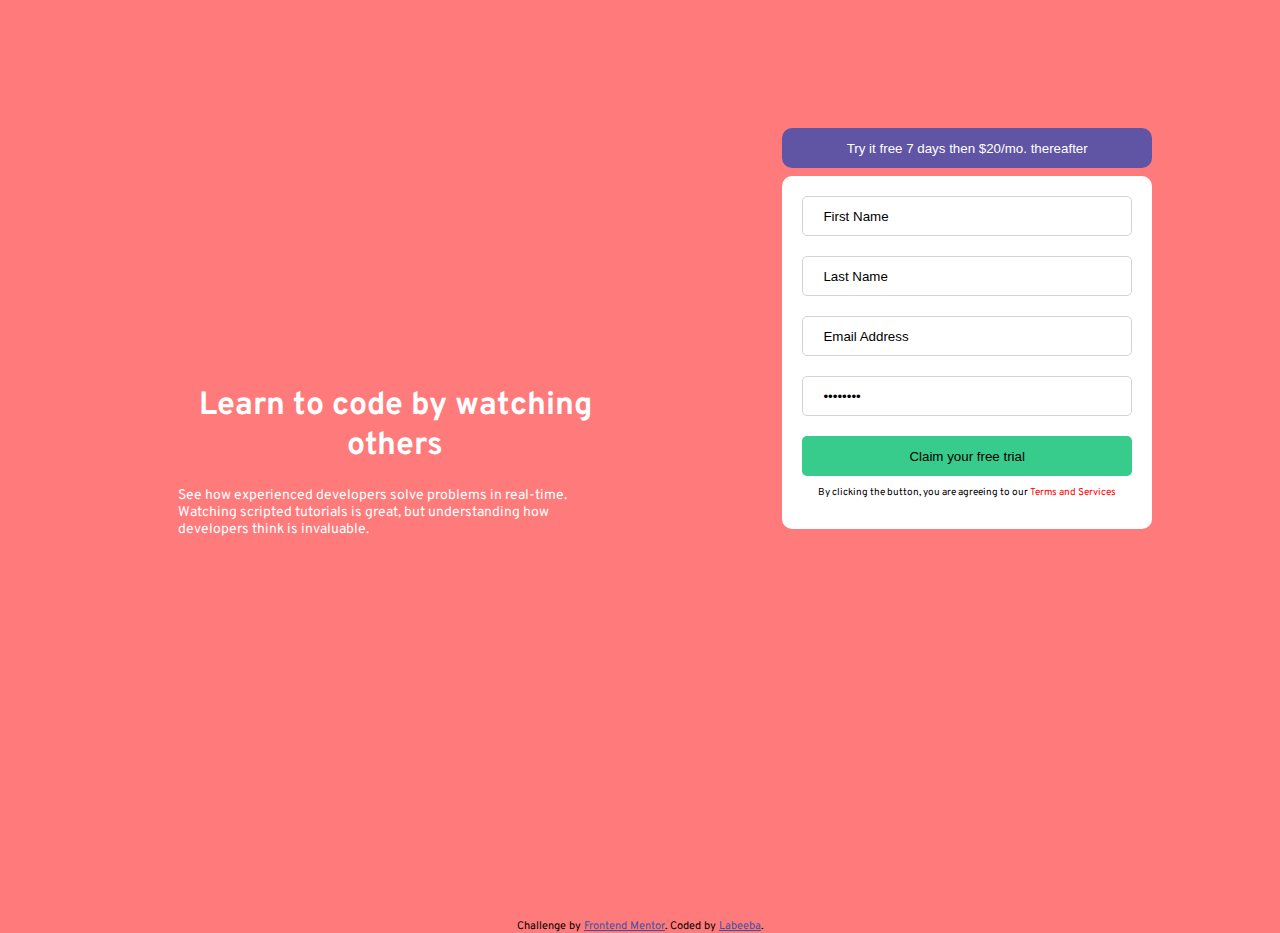
==== index.html @ 628fbff0 "Add files via upload" ====
<!DOCTYPE html>
<html lang="en">

<head>
  <meta charset="UTF-8">
  <meta name="viewport" content="width=device-width, initial-scale=1.0">
  <!-- displays site properly based on user's device -->

  <link rel="icon" type="image/png" sizes="32x32" href="./images/favicon-32x32.png">
  <link rel="stylesheet" href="style.css">
  <link rel="preconnect" href="https://fonts.googleapis.com">
  <link rel="preconnect" href="https://fonts.gstatic.com" crossorigin>
  <link href="https://fonts.googleapis.com/css2?family=Overpass&display=swap" rel="stylesheet">
  <title>Frontend Mentor | Intro component with sign up form</title>
</head>

<body>
  <div class="container">
    <div class="main">
      <div class="main-container">
        <h1>Learn to code by watching others</h1>
        <p class="content">
          See how experienced developers solve problems in real-time. Watching scripted tutorials is great,
          but understanding how developers think is invaluable.
        </p>
      </div>

      <div class="form-container">
        <button class="try">Try it free 7 days then $20/mo. thereafter</button>
        <form>
          <input class="inputs" type="text" value="First Name"><br><br>
          <input class="inputs"  type="text" value="Last Name"><br><br>
          <input class="inputs" type="email" value="Email Address"><br><br>
          <input class="inputs" type="password" value="Password"><br><br>
          <input class="input-button" type="button" value="Claim your free trial">

          <p class="terms">By clicking the button, you are agreeing to our<term> Terms and Services</term></p>
        </form>
      </div>
    </div>
    <footer>
      <p class="attribution">
        Challenge by <a href="https://www.frontendmentor.io?ref=challenge" target="_blank">Frontend Mentor</a>.
        Coded by <a href="#">Labeeba</a>.
      </p>
    </footer>
  </div>
  <script src="script.js" charset="utf-8"></script>
</body>
</html>
---- style.css ----
:root {
    --red: hsl(0, 100%, 74%);
    --green: hsl(154, 59%, 51%);
    --blue: hsl(248, 32%, 49%);
    --dark-blue: hsl(249, 10%, 26%);
    --grayish-blue: hsl(246, 25%, 77%);
    --font-size: 16px
        /* - Family: [Poppins](https://fonts.google.com/specimen/Poppins)
- Weights: 400, 500, 600, 700 */

}

html {
    height: 100%;
}

body {
    background-image: url(images/bg-intro-desktop.png);
    background-color: var(--red);
    font-family: 'Overpass', sans-serif;
    height: 100%;
    text-align: center;

}

* {
    box-sizing: border-box;
}


.container{
    height: 100%;
    width: 100%;
}
.main {
    align-items: center;
    display: flex;
    font-family: 'Overpass', sans-serif;
    padding: 20px;
    height: 100%;
    width: 100%;
}

.main-container {
    color: white;

    margin: 0 auto;
    padding: 150px;
    width: 60%;
}
.content{
    text-align: left;
    font-size: 14px;
}
.form-container {
    align-items: center;
    height: 100%;
    width: 100%;
    padding: 100px 100px 20px 20px;
    width: 40%;
}

form {
    background-color: white;
    border-radius:10px ;
    padding: 20px;
}

.try {
    border: none;
    border-radius: 10px;
    background-color: var(--blue);
    color: white;
    height: 40px;
    width: 100%;
    margin-bottom: 8px;

}
.inputs{
    border: .5px solid lightgray;
    border-radius: 5px;
    height: 40px;
    padding-left: 20px;
    width: 100%;
    
}

.input-button{
    background-color: var(--green);
    border: none;
    border-radius: 5px;
    height: 40px;
    width: 100%;
}
.terms{
    font-weight: 400;
    font-size: 10px;
}
term{
    color: red;
}
.attribution {
    font-size: 11px;
    text-align: center;
}

.attribution a {
    color: hsl(228, 45%, 44%);
}
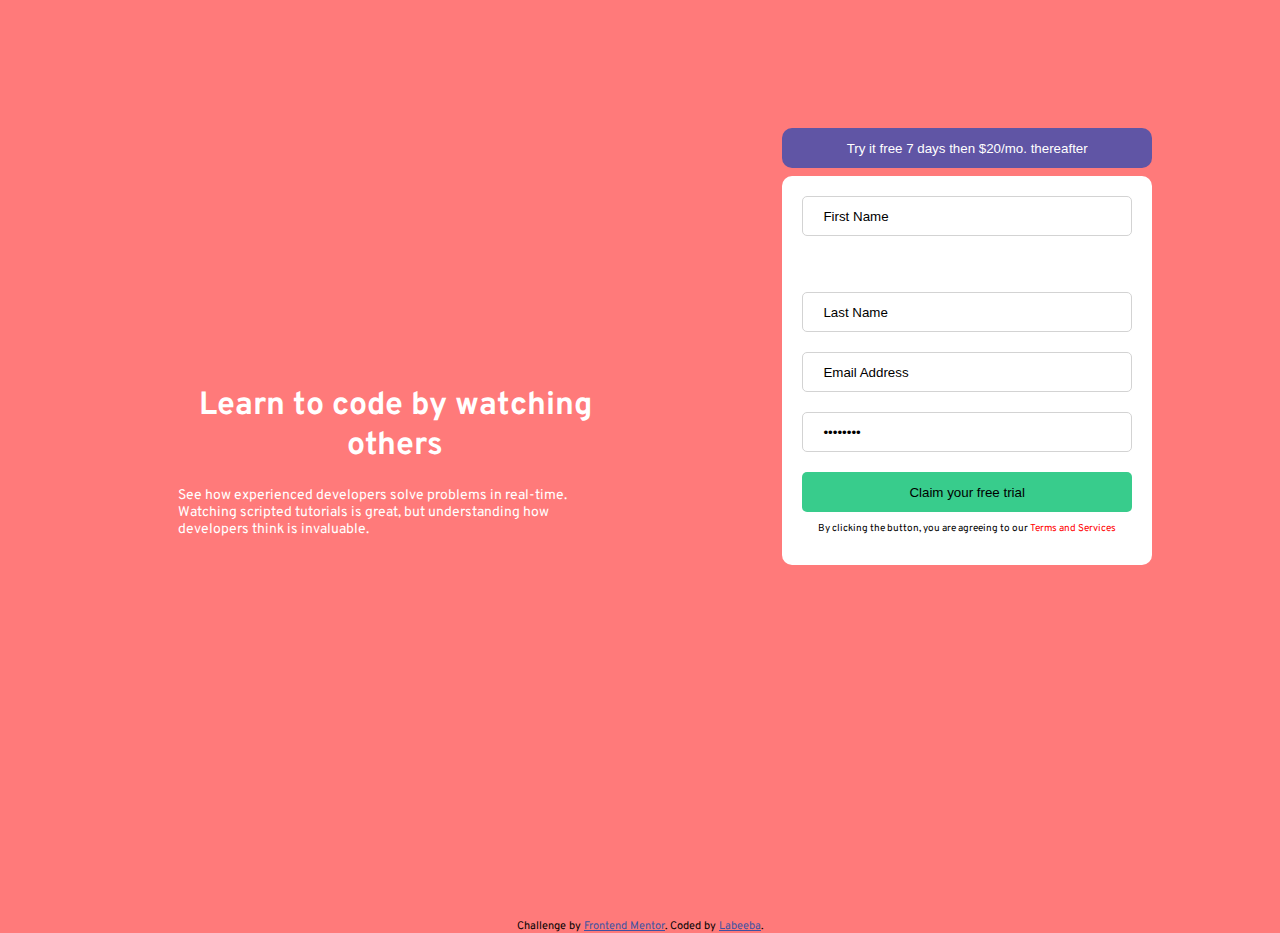
==== commit 00a13a87: "add script" ====
--- a/index.html
+++ b/index.html
@@ -28,12 +28,13 @@
       <div class="form-container">
         <button class="try">Try it free 7 days then $20/mo. thereafter</button>
         <form>
-          <input class="inputs" type="text" value="First Name"><br><br>
-          <input class="inputs"  type="text" value="Last Name"><br><br>
-          <input class="inputs" type="email" value="Email Address"><br><br>
-          <input class="inputs" type="password" value="Password"><br><br>
-          <input class="input-button" type="button" value="Claim your free trial">
-
+          <input id="first-name" class="inputs" type="text" value="First Name">
+          <P class="first-error"></P>
+          <br><br>
+          <input id="last-name" class="inputs"  type="text" value="Last Name"><br><br>
+          <input id="email" class="inputs" type="email" value="Email Address"><br><br>
+          <input id="password" class="inputs" type="password" value="Password"><br><br>
+          <input id="claim" class="input-button" type="button" value="Claim your free trial">
           <p class="terms">By clicking the button, you are agreeing to our<term> Terms and Services</term></p>
         </form>
       </div>
--- a/style.css
+++ b/style.css
@@ -34,30 +34,22 @@
 }
 .main {
     align-items: center;
-    display: flex;
     font-family: 'Overpass', sans-serif;
-    padding: 20px;
-    height: 100%;
-    width: 100%;
+    padding: 10px;
 }
 
 .main-container {
     color: white;
-
     margin: 0 auto;
-    padding: 150px;
-    width: 60%;
+    padding: 5px;
 }
 .content{
-    text-align: left;
+    text-align: center;
     font-size: 14px;
 }
 .form-container {
     align-items: center;
-    height: 100%;
-    width: 100%;
-    padding: 100px 100px 20px 20px;
-    width: 40%;
+    padding: 5px;
 }
 
 form {
@@ -106,4 +98,39 @@
 
 .attribution a {
     color: hsl(228, 45%, 44%);
+}
+@media only screen and (min-width: 992px){
+    .main {
+        align-items: center;
+        display: flex;
+        font-family: 'Overpass', sans-serif;
+        padding: 20px;
+        height: 100%;
+        width: 100%;
+    }
+    
+    .main-container {
+        color: white;
+        margin: 0 auto;
+        padding: 150px;
+        width: 60%;
+    }
+    .content{
+        text-align: left;
+        font-size: 14px;
+    }
+    .form-container {
+        align-items: center;
+        height: 100%;
+        width: 100%;
+        padding: 100px 100px 20px 20px;
+        width: 40%;
+    }
+    
+    form {
+        background-color: white;
+        border-radius:10px ;
+        padding: 20px;
+    }
+       
 }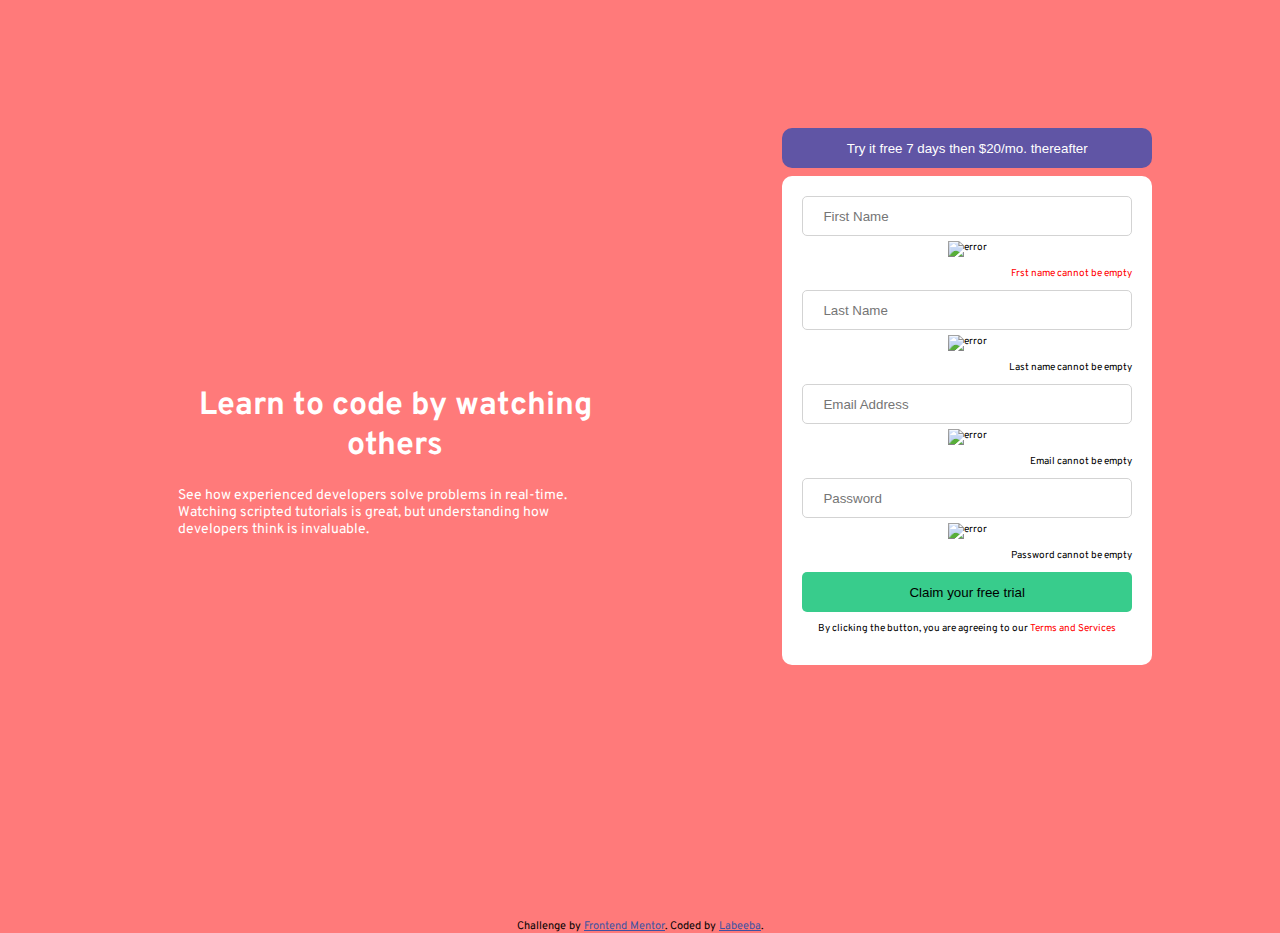
==== commit f453e39b: "add error image" ====
--- a/index.html
+++ b/index.html
@@ -11,6 +11,8 @@
   <link rel="preconnect" href="https://fonts.googleapis.com">
   <link rel="preconnect" href="https://fonts.gstatic.com" crossorigin>
   <link href="https://fonts.googleapis.com/css2?family=Overpass&display=swap" rel="stylesheet">
+  <link rel="stylesheet" href="https://cdnjs.cloudflare.com/ajax/libs/font-awesome/4.7.0/css/font-awesome.min.css">
+
   <title>Frontend Mentor | Intro component with sign up form</title>
 </head>
 
@@ -27,15 +29,31 @@
 
       <div class="form-container">
         <button class="try">Try it free 7 days then $20/mo. thereafter</button>
-        <form>
-          <input id="first-name" class="inputs" type="text" value="First Name">
-          <P class="first-error"></P>
-          <br><br>
-          <input id="last-name" class="inputs"  type="text" value="Last Name"><br><br>
-          <input id="email" class="inputs" type="email" value="Email Address"><br><br>
-          <input id="password" class="inputs" type="password" value="Password"><br><br>
-          <input id="claim" class="input-button" type="button" value="Claim your free trial">
-          <p class="terms">By clicking the button, you are agreeing to our<term> Terms and Services</term></p>
+        <form action="" method="post">
+          <!-- <i class="fa fa-warning icon"></i> -->
+          <div class="input-container">
+            <input id="first-name" class="inputs" type="text" placeholder="First Name" required>
+            <img class="first-error-image" src="images/icon-error.svg" alt="error">
+            <P class="first-error">Frst name cannot be empty</P>
+          </div>
+          <div class="input-container">
+            <input id="last-name" class="inputs" type="text" placeholder="Last Name">
+            <img class="last-error-image" src="images/icon-error.svg" alt="error">
+            <P class="last-error">Last name cannot be empty</P>
+          </div>
+          <div class="input-container">
+            <input id="email" class="inputs" type="email" placeholder="Email Address">
+            <img class="email-error-image" src="images/icon-error.svg" alt="error">
+            <P class="email-error">Email cannot be empty</P>
+          </div>
+          <div class="input-container">
+            <input id="password" class="inputs" type="password" placeholder="Password">
+            <img class="password-error-image" src="images/icon-error.svg" alt="error">
+            <P class="password-error">Password cannot be empty</P>
+          </div>
+          <input id="claim" class="input-button" type="submit" value="Claim your free trial">
+          <p class="terms">By clicking the button, you are agreeing to our<term> Terms and Services</term>
+          </p>
         </form>
       </div>
     </div>
@@ -48,4 +66,5 @@
   </div>
   <script src="script.js" charset="utf-8"></script>
 </body>
-</html>+
+</html>
--- a/style.css
+++ b/style.css
@@ -28,10 +28,11 @@
 }
 
 
-.container{
+.container {
     height: 100%;
     width: 100%;
 }
+
 .main {
     align-items: center;
     font-family: 'Overpass', sans-serif;
@@ -43,10 +44,12 @@
     margin: 0 auto;
     padding: 5px;
 }
-.content{
+
+.content {
     text-align: center;
     font-size: 14px;
 }
+
 .form-container {
     align-items: center;
     padding: 5px;
@@ -54,7 +57,7 @@
 
 form {
     background-color: white;
-    border-radius:10px ;
+    border-radius: 10px;
     padding: 20px;
 }
 
@@ -68,29 +71,33 @@
     margin-bottom: 8px;
 
 }
-.inputs{
+
+.inputs {
     border: .5px solid lightgray;
     border-radius: 5px;
     height: 40px;
     padding-left: 20px;
     width: 100%;
-    
+
 }
 
-.input-button{
+.input-button {
     background-color: var(--green);
     border: none;
     border-radius: 5px;
     height: 40px;
     width: 100%;
 }
-.terms{
+
+.terms {
     font-weight: 400;
     font-size: 10px;
 }
-term{
+
+term {
     color: red;
 }
+
 .attribution {
     font-size: 11px;
     text-align: center;
@@ -99,7 +106,18 @@
 .attribution a {
     color: hsl(228, 45%, 44%);
 }
-@media only screen and (min-width: 992px){
+[class*="-error"]{
+    font-size: 10px;
+    text-align: right;
+
+}
+.first-error{
+    color: red;
+    font-size: 10px;
+    text-align: right;
+}
+
+@media only screen and (min-width: 992px) {
     .main {
         align-items: center;
         display: flex;
@@ -108,17 +126,19 @@
         height: 100%;
         width: 100%;
     }
-    
+
     .main-container {
         color: white;
         margin: 0 auto;
         padding: 150px;
         width: 60%;
     }
-    .content{
+
+    .content {
         text-align: left;
         font-size: 14px;
     }
+
     .form-container {
         align-items: center;
         height: 100%;
@@ -126,11 +146,11 @@
         padding: 100px 100px 20px 20px;
         width: 40%;
     }
-    
+
     form {
         background-color: white;
-        border-radius:10px ;
+        border-radius: 10px;
         padding: 20px;
     }
-       
+
 }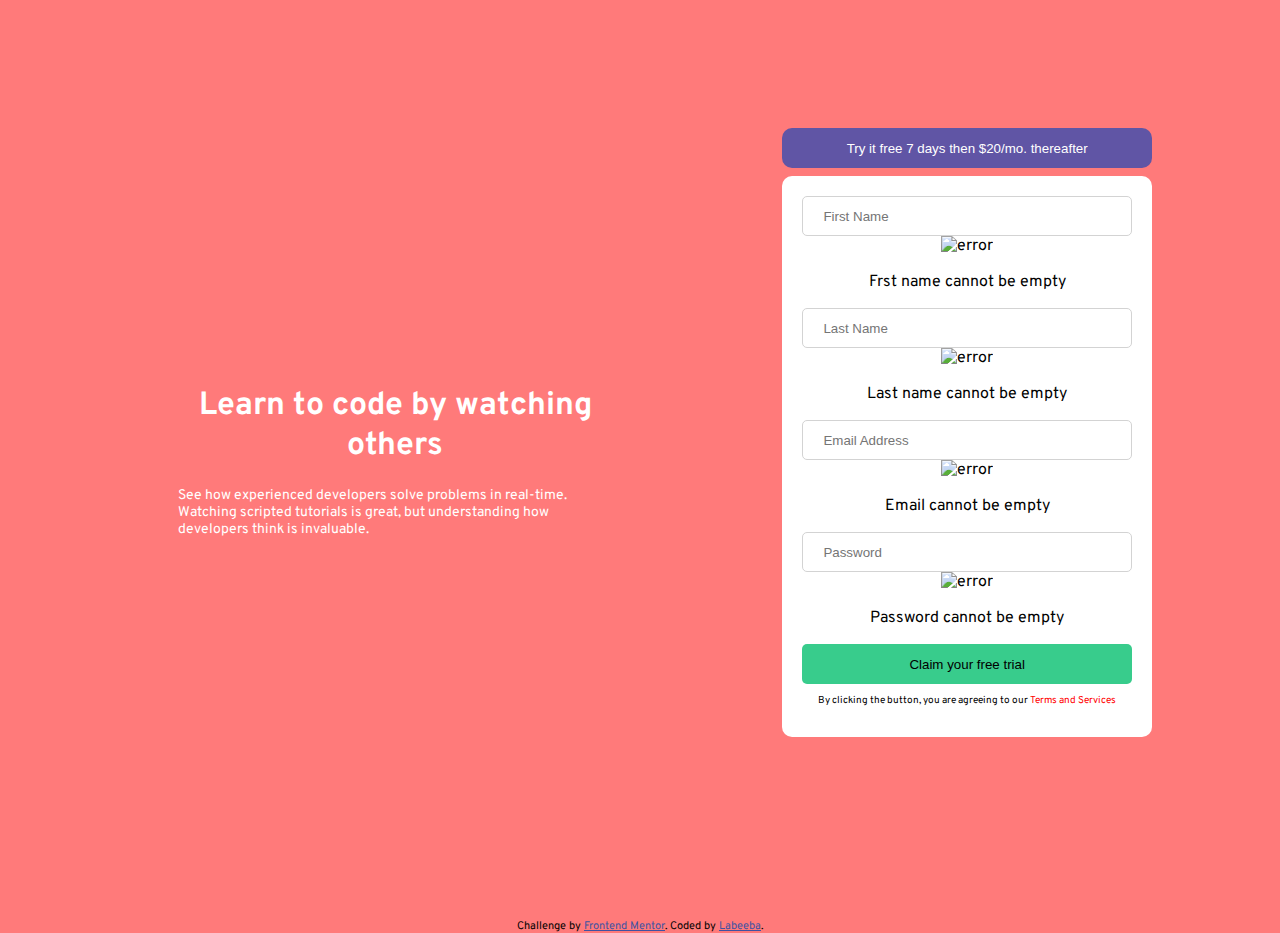
==== commit 7f3cc58d: "changed class name" ====
--- a/index.html
+++ b/index.html
@@ -29,27 +29,26 @@
 
       <div class="form-container">
         <button class="try">Try it free 7 days then $20/mo. thereafter</button>
-        <form action="" method="post">
-          <!-- <i class="fa fa-warning icon"></i> -->
+        <form action="" method="post" onsubmit="return false"> <!-- To prevent refreshing form on submission -->
           <div class="input-container">
-            <input id="first-name" class="inputs" type="text" placeholder="First Name" required>
-            <img class="first-error-image" src="images/icon-error.svg" alt="error">
-            <P class="first-error">Frst name cannot be empty</P>
+            <input id="first-name" class="inputs" type="text" placeholder="First Name">
+            <img class="error-icon" src="images/icon-error.svg" alt="error">
+            <P class="error-message">Frst name cannot be empty</P>
           </div>
           <div class="input-container">
             <input id="last-name" class="inputs" type="text" placeholder="Last Name">
-            <img class="last-error-image" src="images/icon-error.svg" alt="error">
-            <P class="last-error">Last name cannot be empty</P>
+            <img class="error-icon" src="images/icon-error.svg" alt="error">
+            <P class="error-message">Last name cannot be empty</P>
           </div>
           <div class="input-container">
             <input id="email" class="inputs" type="email" placeholder="Email Address">
-            <img class="email-error-image" src="images/icon-error.svg" alt="error">
-            <P class="email-error">Email cannot be empty</P>
+            <img class="error-icon" src="images/icon-error.svg" alt="error">
+            <P class="error-message">Email cannot be empty</P>
           </div>
           <div class="input-container">
             <input id="password" class="inputs" type="password" placeholder="Password">
-            <img class="password-error-image" src="images/icon-error.svg" alt="error">
-            <P class="password-error">Password cannot be empty</P>
+            <img class="error-icon" src="images/icon-error.svg" alt="error">
+            <P class="error-message">Password cannot be empty</P>
           </div>
           <input id="claim" class="input-button" type="submit" value="Claim your free trial">
           <p class="terms">By clicking the button, you are agreeing to our<term> Terms and Services</term>
--- a/style.css
+++ b/style.css
@@ -1,6 +1,7 @@
 :root {
     --red: hsl(0, 100%, 74%);
     --green: hsl(154, 59%, 51%);
+    --light-green:hsl(154,59%,70%);
     --blue: hsl(248, 32%, 49%);
     --dark-blue: hsl(249, 10%, 26%);
     --grayish-blue: hsl(246, 25%, 77%);
@@ -60,6 +61,9 @@
     border-radius: 10px;
     padding: 20px;
 }
+form i{
+    position: absolute;
+}
 
 .try {
     border: none;
@@ -87,6 +91,11 @@
     border-radius: 5px;
     height: 40px;
     width: 100%;
+    cursor: pointer;
+
+    }
+.input-button:hover{
+    background-color: var(--light-green);
 }
 
 .terms {
@@ -107,14 +116,27 @@
     color: hsl(228, 45%, 44%);
 }
 [class*="-error"]{
+    color: red;
+    /* display: none; */
     font-size: 10px;
+    margin: 5px;
     text-align: right;
+visibility: hidden;
+}
+.input-container{
+    position: relative;
+}
+[class*="error-image"]{
+    /* display: none; */
+    position:absolute;
+    top: 7px;
+    right: 10px;
+    visibility: hidden;
 
 }
-.first-error{
-    color: red;
-    font-size: 10px;
-    text-align: right;
+.visible{
+    /* display: inline; */
+    visibility: visible;
 }
 
 @media only screen and (min-width: 992px) {
@@ -153,4 +175,4 @@
         padding: 20px;
     }
 
-}+}
